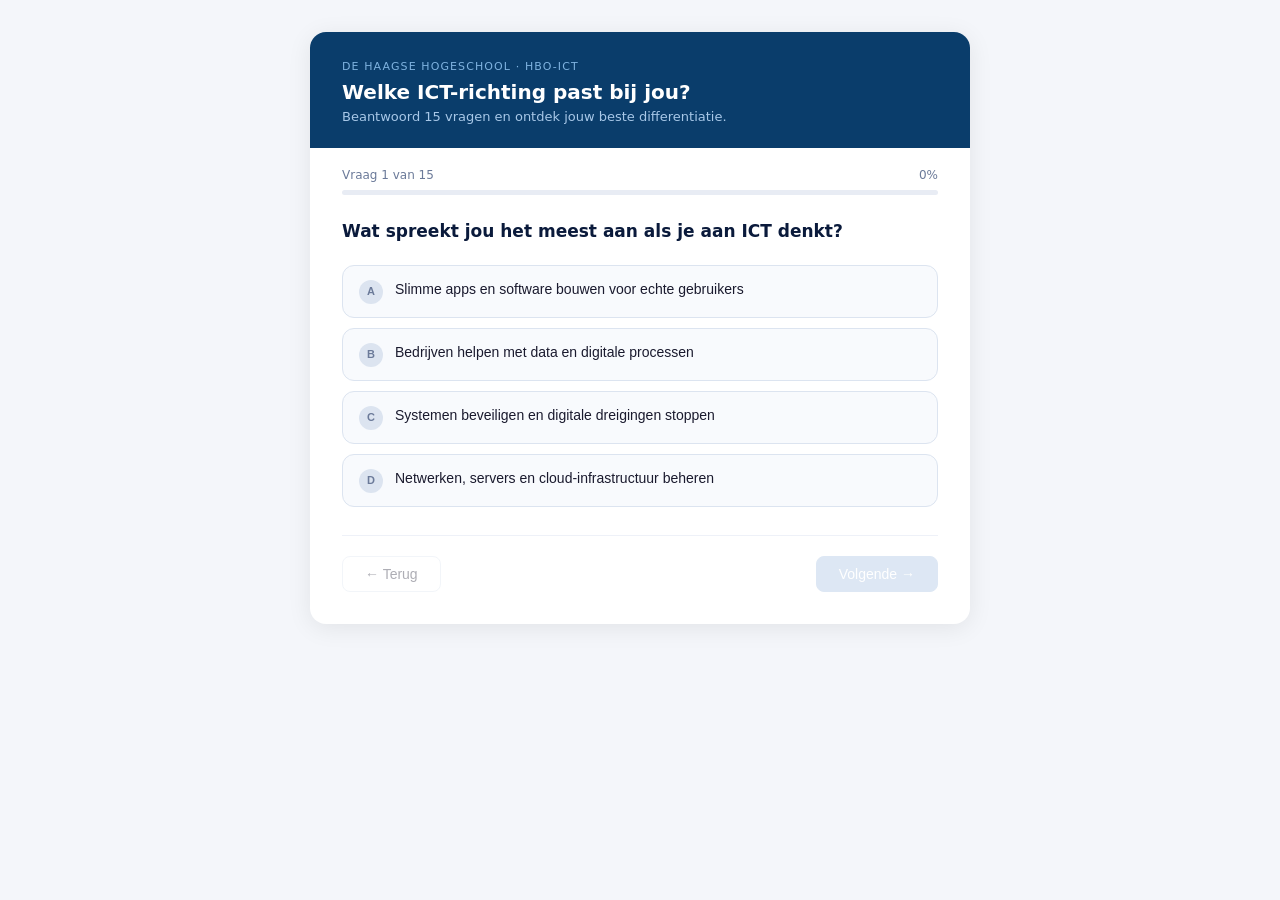
==== studiekeuze-quiz.html @ a81bd7bc "Add files via upload" ====
<!DOCTYPE html>
<html lang="nl">
<head>
  <meta charset="UTF-8" />
  <meta name="viewport" content="width=device-width, initial-scale=1.0" />
  <title>HBO-ICT Studiekeuze Quiz – De Haagse Hogeschool</title>
  <style>
    *, *::before, *::after { box-sizing: border-box; margin: 0; padding: 0; }

    body {
      font-family: 'Segoe UI', system-ui, -apple-system, sans-serif;
      background: #f4f6fa;
      color: #1a1a2e;
      min-height: 100vh;
      display: flex;
      align-items: flex-start;
      justify-content: center;
      padding: 2rem 1rem;
    }

    .card {
      background: #ffffff;
      border-radius: 16px;
      box-shadow: 0 4px 24px rgba(0,0,0,0.08);
      width: 100%;
      max-width: 660px;
      overflow: hidden;
    }

    .card-header {
      background: #0a3d6b;
      padding: 1.75rem 2rem 1.5rem;
      color: #fff;
    }

    .card-header .school {
      font-size: 11px;
      letter-spacing: 0.1em;
      text-transform: uppercase;
      color: #7fb3e0;
      margin-bottom: 6px;
    }

    .card-header h1 {
      font-size: 20px;
      font-weight: 600;
      line-height: 1.3;
      margin-bottom: 4px;
    }

    .card-header p {
      font-size: 13px;
      color: #a8c8e8;
    }

    .progress-wrap {
      padding: 1.25rem 2rem 0;
    }

    .progress-meta {
      display: flex;
      justify-content: space-between;
      font-size: 12px;
      color: #6b7a99;
      margin-bottom: 8px;
    }

    .progress-bg {
      height: 5px;
      background: #e8ecf4;
      border-radius: 3px;
    }

    .progress-fill {
      height: 5px;
      background: #1a6dc5;
      border-radius: 3px;
      transition: width 0.4s ease;
    }

    .question-body {
      padding: 1.5rem 2rem 2rem;
    }

    .q-text {
      font-size: 17px;
      font-weight: 600;
      color: #0a1a3b;
      margin-bottom: 1.25rem;
      line-height: 1.5;
    }

    .options {
      display: grid;
      gap: 10px;
    }

    .option-btn {
      display: flex;
      align-items: flex-start;
      gap: 12px;
      background: #f8fafd;
      border: 1.5px solid #dce4f0;
      border-radius: 12px;
      padding: 13px 16px;
      cursor: pointer;
      text-align: left;
      font-size: 14px;
      color: #1a1a2e;
      line-height: 1.5;
      transition: border-color 0.15s, background 0.15s;
      width: 100%;
    }

    .option-btn:hover {
      border-color: #1a6dc5;
      background: #eef4fc;
    }

    .option-btn.selected {
      border-color: #1a6dc5;
      background: #deeaf9;
      color: #0a3d6b;
    }

    .option-letter {
      flex-shrink: 0;
      width: 24px;
      height: 24px;
      border-radius: 50%;
      background: #dce4f0;
      display: flex;
      align-items: center;
      justify-content: center;
      font-size: 11px;
      font-weight: 600;
      color: #6b7a99;
      margin-top: 1px;
    }

    .option-btn.selected .option-letter {
      background: #1a6dc5;
      color: #fff;
    }

    .nav-row {
      display: flex;
      justify-content: space-between;
      align-items: center;
      margin-top: 1.75rem;
      padding-top: 1.25rem;
      border-top: 1px solid #eef1f8;
    }

    .btn {
      border-radius: 8px;
      padding: 9px 22px;
      font-size: 14px;
      font-weight: 500;
      cursor: pointer;
      border: 1.5px solid #dce4f0;
      background: #fff;
      color: #1a1a2e;
      transition: background 0.15s;
    }

    .btn:hover { background: #f4f6fa; }
    .btn:disabled { opacity: 0.35; cursor: default; }

    .btn.primary {
      background: #1a6dc5;
      color: #fff;
      border-color: #1a6dc5;
    }

    .btn.primary:hover { background: #0a3d6b; border-color: #0a3d6b; }
    .btn.primary:disabled { background: #a0bde0; border-color: #a0bde0; }

    /* ── Results ── */
    .result-wrap { padding: 1.5rem 2rem 2rem; }

    .result-intro {
      font-size: 11px;
      color: #6b7a99;
      letter-spacing: 0.06em;
      text-transform: uppercase;
      margin-bottom: 6px;
    }

    .result-headline {
      font-size: 20px;
      font-weight: 700;
      color: #0a1a3b;
      margin-bottom: 1.5rem;
      line-height: 1.4;
    }

    .result-headline span { color: #1a6dc5; }

    .result-card {
      background: #f8fafd;
      border: 1.5px solid #dce4f0;
      border-radius: 12px;
      padding: 1rem 1.25rem;
      margin-bottom: 10px;
    }

    .result-card.top { background: #fff; }

    .result-card-top-row {
      display: flex;
      align-items: center;
      justify-content: space-between;
      margin-bottom: 6px;
    }

    .result-track-name {
      font-size: 15px;
      font-weight: 600;
      color: #0a1a3b;
    }

    .result-track-code {
      font-size: 11px;
      font-weight: 700;
      padding: 2px 8px;
      border-radius: 20px;
      margin-left: 8px;
    }

    .result-pct {
      font-size: 13px;
      font-weight: 600;
    }

    .result-bar-bg {
      height: 6px;
      background: #e8ecf4;
      border-radius: 3px;
      margin-bottom: 8px;
    }

    .result-bar {
      height: 6px;
      border-radius: 3px;
      width: 0;
      transition: width 0.9s ease;
    }

    .result-desc {
      font-size: 13px;
      color: #4a5575;
      line-height: 1.6;
      margin-bottom: 10px;
    }

    .skills-row {
      display: flex;
      flex-wrap: wrap;
      gap: 6px;
      margin-top: 10px;
    }

    .skill-badge {
      font-size: 11px;
      font-weight: 500;
      padding: 3px 10px;
      border-radius: 20px;
    }

    .best-badge {
      display: inline-block;
      font-size: 10px;
      font-weight: 600;
      letter-spacing: 0.05em;
      text-transform: uppercase;
      padding: 3px 10px;
      border-radius: 20px;
      margin-bottom: 8px;
    }

    .location-tag {
      font-size: 12px;
      color: #6b7a99;
      margin-top: 6px;
    }

    .restart-btn {
      display: block;
      width: 100%;
      margin-top: 1rem;
      padding: 12px;
      border: 1.5px solid #dce4f0;
      border-radius: 10px;
      background: #fff;
      font-size: 14px;
      color: #1a1a2e;
      cursor: pointer;
      text-align: center;
      transition: background 0.15s;
    }

    .restart-btn:hover { background: #f4f6fa; }

    .haagse-link {
      display: block;
      text-align: center;
      margin-top: 12px;
      font-size: 13px;
      color: #1a6dc5;
      text-decoration: none;
    }

    .haagse-link:hover { text-decoration: underline; }

    @media (max-width: 480px) {
      .card-header, .progress-wrap, .question-body, .result-wrap {
        padding-left: 1.25rem;
        padding-right: 1.25rem;
      }
    }
  </style>
</head>
<body>

<div class="card">
  <div class="card-header">
    <div class="school">De Haagse Hogeschool · HBO-ICT</div>
    <h1>Welke ICT-richting past bij jou?</h1>
    <p>Beantwoord 15 vragen en ontdek jouw beste differentiatie.</p>
  </div>
  <div id="app"></div>
</div>

<script>
const questions = [
  {
    text: "Wat spreekt jou het meest aan als je aan ICT denkt?",
    options: [
      { text: "Slimme apps en software bouwen voor echte gebruikers", tags: ["se","id"] },
      { text: "Bedrijven helpen met data en digitale processen", tags: ["bdm"] },
      { text: "Systemen beveiligen en digitale dreigingen stoppen", tags: ["ism"] },
      { text: "Netwerken, servers en cloud-infrastructuur beheren", tags: ["nse"] }
    ]
  },
  {
    text: "Welk vak op school vond je het leukst?",
    options: [
      { text: "Wiskunde of natuurkunde", tags: ["nse","ism"] },
      { text: "Informatica of programmeren", tags: ["se","id"] },
      { text: "Economie of management", tags: ["bdm"] },
      { text: "Geen specifiek voorkeur — ik leer graag breed", tags: ["se","id","bdm","ism","nse"] }
    ]
  },
  {
    text: "Stel: je werkt bij een bedrijf. Wat zou jij het liefst doen?",
    options: [
      { text: "Een nieuwe app of website van begin tot eind bouwen", tags: ["se"] },
      { text: "Creatieve digitale oplossingen bedenken en prototypen", tags: ["id"] },
      { text: "Dashboards en data-analyses maken voor het management", tags: ["bdm"] },
      { text: "De IT-beveiliging controleren en verbeteren", tags: ["ism"] },
      { text: "De server- en netwerkinfrastructuur opzetten", tags: ["nse"] }
    ]
  },
  {
    text: "Hoe werk je het liefst?",
    options: [
      { text: "Creatief en zelfstandig aan innovatieve projecten", tags: ["id","se"] },
      { text: "Analytisch, methodisch en goed gedocumenteerd", tags: ["bdm","ism"] },
      { text: "Hands-on met technische systemen en hardware", tags: ["nse"] },
      { text: "In een team met mix van business en techniek", tags: ["bdm","id"] }
    ]
  },
  {
    text: "Wat boeit jou het meest in de digitale wereld?",
    options: [
      { text: "Hoe software en applicaties worden gemaakt", tags: ["se"] },
      { text: "Hoe technologie innovatie en start-ups aandrijft", tags: ["id"] },
      { text: "Hoe bedrijven data gebruiken om slimmer te werken", tags: ["bdm"] },
      { text: "Hoe hackers werken en hoe je ze stopt", tags: ["ism"] },
      { text: "Hoe netwerken en cloudplatforms worden opgezet", tags: ["nse"] }
    ]
  },
  {
    text: "Welke term spreekt jou het meest aan?",
    options: [
      { text: "Full-stack developer", tags: ["se"] },
      { text: "UX designer / innovation engineer", tags: ["id"] },
      { text: "Business analist / data consultant", tags: ["bdm"] },
      { text: "Ethical hacker / security officer", tags: ["ism"] },
      { text: "Cloud / netwerk engineer", tags: ["nse"] }
    ]
  },
  {
    text: "Wat voor stage zou jij het liefst lopen?",
    options: [
      { text: "Bij een softwarebedrijf of tech-startup", tags: ["se","id"] },
      { text: "Bij een groot bedrijf in de IT-afdeling of data-team", tags: ["bdm"] },
      { text: "Bij een cybersecuritybedrijf of de overheid", tags: ["ism"] },
      { text: "Bij een telecomprovider of cloudplatform", tags: ["nse"] }
    ]
  },
  {
    text: "Hoe kijk je aan tegen programmeren?",
    options: [
      { text: "Ik vind het super leuk — code schrijven is mijn ding", tags: ["se","nse"] },
      { text: "Ik doe het wel, maar combineer het liever met design of ideeën", tags: ["id"] },
      { text: "Ik begrijp de basis, maar ben meer gericht op processen", tags: ["bdm"] },
      { text: "Ik gebruik het om beveiligingsproblemen op te sporen", tags: ["ism"] }
    ]
  },
  {
    text: "Welk scenario klinkt het spannendst voor jou?",
    options: [
      { text: "Een app lanceren die door duizenden mensen gebruikt wordt", tags: ["se"] },
      { text: "Een innovatief product pitchen voor investeerders", tags: ["id"] },
      { text: "Een bedrijf helpen 30% efficiënter werken via data", tags: ["bdm"] },
      { text: "Een cyberaanval in realtime detecteren en stoppen", tags: ["ism"] },
      { text: "De cloudmigratie van een heel bedrijf uitvoeren", tags: ["nse"] }
    ]
  },
  {
    text: "Wat is je houding tegenover wiskunde en logica?",
    options: [
      { text: "Ik hou van abstracte redeneerpatronen en algoritmen", tags: ["se","nse"] },
      { text: "Ik gebruik het liefst statistiek en data-analyse", tags: ["bdm","ism"] },
      { text: "Ik denk meer visueel en creatief dan wiskundig", tags: ["id"] },
      { text: "Ik werk liever met processen dan berekeningen", tags: ["bdm"] }
    ]
  },
  {
    text: "Welke film of serie zou je het liefst kijken?",
    options: [
      { text: "Silicon Valley (apps bouwen, start-ups)", tags: ["se","id"] },
      { text: "Mr. Robot (hackers, beveiliging)", tags: ["ism"] },
      { text: "Moneyball (data en slimme beslissingen)", tags: ["bdm"] },
      { text: "The IT Crowd (systeembeheer, netwerken)", tags: ["nse"] }
    ]
  },
  {
    text: "Wat motiveert jou het meest?",
    options: [
      { text: "Iets bouwen dat mensen echt helpt of verrast", tags: ["se","id"] },
      { text: "Organisaties slimmer en efficiënter maken", tags: ["bdm"] },
      { text: "Mensen en systemen beschermen tegen gevaar", tags: ["ism"] },
      { text: "Technische infrastructuur stabiel en snel houden", tags: ["nse"] }
    ]
  },
  {
    text: "Hoe ga je om met een complex technisch probleem?",
    options: [
      { text: "Ik ga debuggen totdat ik de oorzaak vind in de code", tags: ["se"] },
      { text: "Ik schets een creatieve oplossing en test die snel", tags: ["id"] },
      { text: "Ik analyseer de data en processen eromheen", tags: ["bdm"] },
      { text: "Ik doe een grondige security-analyse van het systeem", tags: ["ism"] },
      { text: "Ik check de netwerklogs en systeemconfiguratie", tags: ["nse"] }
    ]
  },
  {
    text: "Wat vind je van samenwerken met echte bedrijven aan cases?",
    options: [
      { text: "Top — ik wil software bouwen voor echte klanten", tags: ["se"] },
      { text: "Ja! Zeker als ik mijn eigen ideeën kan inbrengen", tags: ["id"] },
      { text: "Graag, bij strategische of data-vraagstukken", tags: ["bdm"] },
      { text: "Absoluut — beveiligingsprojecten klinken geweldig", tags: ["ism"] },
      { text: "Zeker, netwerk- en systeemprojecten in de praktijk", tags: ["nse"] }
    ]
  },
  {
    text: "Wat wil je over 5 jaar gezegd kunnen hebben?",
    options: [
      { text: "Ik heb software gebouwd die echt door mensen gebruikt wordt", tags: ["se"] },
      { text: "Ik heb een eigen product of startup gelanceerd", tags: ["id"] },
      { text: "Ik help bedrijven groeien met data en digitale strategie", tags: ["bdm"] },
      { text: "Ik bescherm kritieke systemen tegen cyberdreigingen", tags: ["ism"] },
      { text: "Ik beheer de IT-infrastructuur van een grote organisatie", tags: ["nse"] }
    ]
  }
];

const tracks = {
  se: {
    code: "SE",
    label: "Software Engineering",
    location: "Locatie: Den Haag",
    desc: "Je bouwt van A tot Z softwareapplicaties — van mobiele apps tot webplatformen. Programmeren, software-architectuur en agile werken staan centraal.",
    color: "#1a6dc5",
    bg: "#deeaf9",
    textColor: "#0a3d6b",
    barColor: "#1a6dc5",
    skills: ["Java / Python", "Web development", "Agile/Scrum", "Software-architectuur"]
  },
  id: {
    code: "ID",
    label: "Innovative Development",
    location: "Locatie: Zoetermeer",
    desc: "Je combineert techniek met creativiteit en ondernemerschap. Je bedenkt en bouwt innovatieve digitale producten en diensten, van idee tot prototype.",
    color: "#c17d10",
    bg: "#fef0d6",
    textColor: "#7a4200",
    barColor: "#c17d10",
    skills: ["Design thinking", "Prototyping", "Ondernemerschap", "UX & innovatie"]
  },
  bdm: {
    code: "BDM",
    label: "Business & Data Management",
    location: "Locatie: Den Haag",
    desc: "Je verbindt ICT met bedrijfskunde. Je analyseert data, optimaliseert processen en helpt organisaties slimmer werken met digitale technologie.",
    color: "#217a3c",
    bg: "#e2f4e8",
    textColor: "#145226",
    barColor: "#217a3c",
    skills: ["Data-analyse", "SQL / Power BI", "Business processen", "IT-management"]
  },
  ism: {
    code: "ISM",
    label: "Information Security Management",
    location: "Locatie: Zoetermeer",
    desc: "Je bent de digitale bewaker. Je leert systemen ethisch te hacken, kwetsbaarheden op te sporen en beveiligingsbeleid te ontwerpen voor organisaties.",
    color: "#c0392b",
    bg: "#fde8e6",
    textColor: "#7b1f1a",
    barColor: "#c0392b",
    skills: ["Ethical hacking", "Risicoanalyse", "Netwerkbeveiliging", "Forensics"]
  },
  nse: {
    code: "NSE",
    label: "Network & Systems Engineering",
    location: "Locatie: Delft",
    desc: "Je bouwt en beheert de technische ruggengraat van organisaties — netwerken, servers, cloudplatformen en embedded systemen.",
    color: "#6b3fcb",
    bg: "#ece5fb",
    textColor: "#3d2080",
    barColor: "#6b3fcb",
    skills: ["Networking (Cisco)", "Linux / Windows Server", "Cloud (AWS/Azure)", "Systeembeheer"]
  }
};

let current = 0;
let answers = new Array(questions.length).fill(null);

function render() {
  const app = document.getElementById('app');
  current < questions.length ? renderQuestion(app) : renderResult(app);
}

function renderQuestion(app) {
  const q = questions[current];
  const letters = ['A','B','C','D','E'];
  const pct = Math.round((current / questions.length) * 100);
  app.innerHTML = `
    <div class="progress-wrap">
      <div class="progress-meta">
        <span>Vraag ${current + 1} van ${questions.length}</span>
        <span>${pct}%</span>
      </div>
      <div class="progress-bg"><div class="progress-fill" style="width:${pct}%"></div></div>
    </div>
    <div class="question-body">
      <div class="q-text">${q.text}</div>
      <div class="options">
        ${q.options.map((o, i) => `
          <button class="option-btn ${answers[current] === i ? 'selected' : ''}" onclick="selectOption(${i})">
            <span class="option-letter">${letters[i]}</span>
            <span>${o.text}</span>
          </button>
        `).join('')}
      </div>
      <div class="nav-row">
        <button class="btn" onclick="go(-1)" ${current === 0 ? 'disabled' : ''}>&#8592; Terug</button>
        <button class="btn primary" onclick="go(1)" ${answers[current] === null ? 'disabled' : ''}>
          ${current === questions.length - 1 ? 'Bekijk resultaat &#8594;' : 'Volgende &#8594;'}
        </button>
      </div>
    </div>
  `;
}

function selectOption(i) {
  answers[current] = i;
  render();
}

function go(dir) {
  current = Math.max(0, Math.min(questions.length, current + dir));
  render();
}

function calcScores() {
  const scores = { se: 0, id: 0, bdm: 0, ism: 0, nse: 0 };
  questions.forEach((q, qi) => {
    const ai = answers[qi];
    if (ai === null) return;
    q.options[ai].tags.forEach(t => { scores[t] += 1; });
  });
  const total = Object.values(scores).reduce((a, b) => a + b, 0) || 1;
  return { scores, total };
}

function renderResult(app) {
  const { scores, total } = calcScores();
  const sorted = Object.entries(scores).sort((a, b) => b[1] - a[1]);
  const top = sorted[0][0];
  const t = tracks[top];

  const cardsHTML = sorted.map(([key, score], idx) => {
    const tr = tracks[key];
    const pct = Math.round((score / total) * 100);
    const isTop = idx === 0;
    return `
      <div class="result-card ${isTop ? 'top' : ''}" style="${isTop ? 'border-color:' + tr.barColor : ''}">
        ${isTop ? '<span class="best-badge" style="background:' + tr.bg + ';color:' + tr.textColor + '">Beste match</span>' : ''}
        <div class="result-card-top-row">
          <div style="display:flex;align-items:center;">
            <span class="result-track-name">${tr.label}</span>
            <span class="result-track-code" style="background:${tr.bg};color:${tr.textColor}">${tr.code}</span>
          </div>
          <span class="result-pct" style="color:${tr.barColor}">${pct}%</span>
        </div>
        <div class="result-bar-bg">
          <div class="result-bar" id="bar-${key}" style="background:${tr.barColor}"></div>
        </div>
        <div class="location-tag">${tr.location}</div>
        ${isTop ? `
          <div class="result-desc" style="margin-top:8px;">${tr.desc}</div>
          <div class="skills-row">
            ${tr.skills.map(s => '<span class="skill-badge" style="background:' + tr.bg + ';color:' + tr.textColor + '">' + s + '</span>').join('')}
          </div>
        ` : ''}
      </div>
    `;
  }).join('');

  app.innerHTML = `
    <div class="result-wrap">
      <div class="result-intro">Jouw resultaat</div>
      <div class="result-headline">Je past het best bij <span>${t.label} (${t.code})</span></div>
      ${cardsHTML}
      <button class="restart-btn" onclick="restart()">&#8635; Opnieuw beginnen</button>
      <a class="haagse-link" href="https://www.dehaagsehogeschool.nl/opleidingen/hbo-bachelor/hbo-ict" target="_blank" rel="noopener">
        Meer info over HBO-ICT op De Haagse Hogeschool &#8594;
      </a>
    </div>
  `;

  setTimeout(() => {
    sorted.forEach(([key, score]) => {
      const pct = Math.round((score / total) * 100);
      const bar = document.getElementById('bar-' + key);
      if (bar) bar.style.width = pct + '%';
    });
  }, 80);
}

function restart() {
  current = 0;
  answers = new Array(questions.length).fill(null);
  render();
}

render();
</script>
</body>
</html>
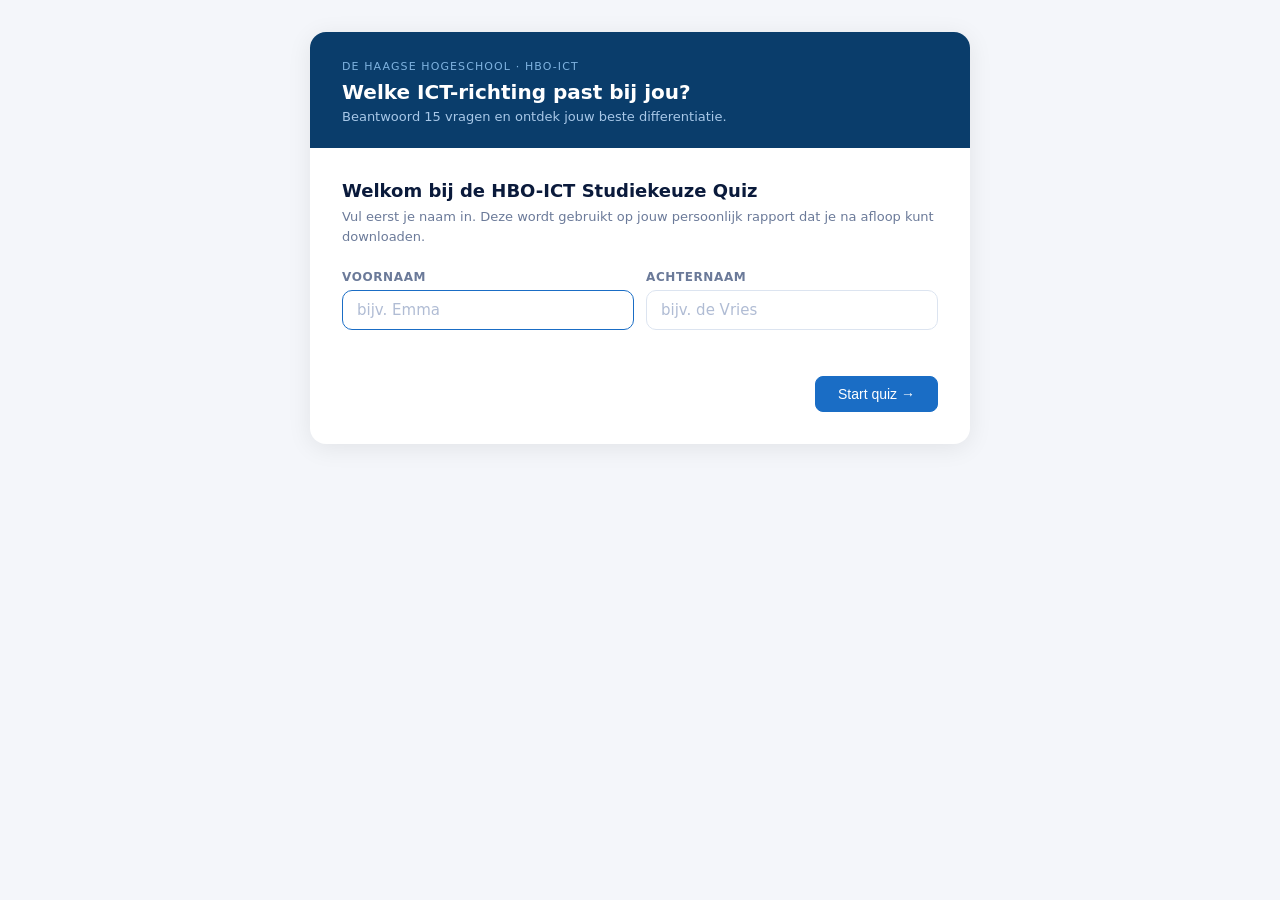
==== commit fa952b20: "Add files via upload" ====
--- a/studiekeuze-quiz.html
+++ b/studiekeuze-quiz.html
@@ -176,6 +176,75 @@
     .btn.primary:hover { background: #0a3d6b; border-color: #0a3d6b; }
     .btn.primary:disabled { background: #a0bde0; border-color: #a0bde0; }
 
+    /* ── Name screen ── */
+    .name-wrap {
+      padding: 2rem;
+    }
+
+    .name-wrap h2 {
+      font-size: 18px;
+      font-weight: 600;
+      color: #0a1a3b;
+      margin-bottom: 6px;
+    }
+
+    .name-wrap p {
+      font-size: 13px;
+      color: #6b7a99;
+      margin-bottom: 1.5rem;
+      line-height: 1.5;
+    }
+
+    .name-row {
+      display: grid;
+      grid-template-columns: 1fr 1fr;
+      gap: 12px;
+      margin-bottom: 1.5rem;
+    }
+
+    .name-field {
+      display: flex;
+      flex-direction: column;
+      gap: 6px;
+    }
+
+    .name-field label {
+      font-size: 12px;
+      font-weight: 600;
+      color: #6b7a99;
+      text-transform: uppercase;
+      letter-spacing: 0.05em;
+    }
+
+    .name-field input {
+      padding: 10px 14px;
+      border: 1.5px solid #dce4f0;
+      border-radius: 10px;
+      font-size: 15px;
+      color: #1a1a2e;
+      outline: none;
+      transition: border-color 0.15s;
+      font-family: inherit;
+    }
+
+    .name-field input:focus {
+      border-color: #1a6dc5;
+    }
+
+    .name-field input::placeholder {
+      color: #b0bcd4;
+    }
+
+    .name-field input.input-error {
+      border-color: #c0392b;
+    }
+
+    .field-error {
+      font-size: 11px;
+      color: #c0392b;
+      min-height: 16px;
+    }
+
     /* ── Results ── */
     .result-wrap { padding: 1.5rem 2rem 2rem; }
 
@@ -285,10 +354,30 @@
       margin-top: 6px;
     }
 
+    .download-btn {
+      display: flex;
+      align-items: center;
+      justify-content: center;
+      gap: 8px;
+      width: 100%;
+      margin-top: 10px;
+      padding: 12px;
+      border: 1.5px solid #1a6dc5;
+      border-radius: 10px;
+      background: #1a6dc5;
+      color: #fff;
+      font-size: 14px;
+      font-weight: 500;
+      cursor: pointer;
+      transition: background 0.15s;
+    }
+
+    .download-btn:hover { background: #0a3d6b; border-color: #0a3d6b; }
+
     .restart-btn {
       display: block;
       width: 100%;
-      margin-top: 1rem;
+      margin-top: 10px;
       padding: 12px;
       border: 1.5px solid #dce4f0;
       border-radius: 10px;
@@ -313,17 +402,250 @@
 
     .haagse-link:hover { text-decoration: underline; }
 
+    /* ── Print / PDF rapport ── */
+    #rapport-page { display: none; }
+
+    @media print {
+      body {
+        background: #fff !important;
+        padding: 0 !important;
+        display: block !important;
+        font-family: 'Segoe UI', system-ui, sans-serif;
+        color: #1a1a2e;
+      }
+
+      #quiz-card { display: none !important; }
+
+      #rapport-page { display: block !important; }
+
+      @page {
+        size: A4;
+        margin: 18mm 18mm;
+      }
+    }
+
+    /* Rapport layout */
+    .rp-header {
+      display: flex;
+      align-items: flex-start;
+      justify-content: space-between;
+      border-bottom: 3px solid #0a3d6b;
+      padding-bottom: 12px;
+      margin-bottom: 20px;
+    }
+
+    .rp-header-left h1 {
+      font-size: 22px;
+      font-weight: 700;
+      color: #0a3d6b;
+      margin-bottom: 2px;
+    }
+
+    .rp-header-left p {
+      font-size: 11px;
+      color: #6b7a99;
+      letter-spacing: 0.06em;
+      text-transform: uppercase;
+    }
+
+    .rp-header-right {
+      text-align: right;
+      font-size: 11px;
+      color: #6b7a99;
+      line-height: 1.7;
+    }
+
+    .rp-student-box {
+      background: #f4f6fa;
+      border-radius: 10px;
+      padding: 14px 18px;
+      margin-bottom: 20px;
+      display: grid;
+      grid-template-columns: 1fr 1fr 1fr;
+      gap: 12px;
+    }
+
+    .rp-field label {
+      font-size: 10px;
+      text-transform: uppercase;
+      letter-spacing: 0.07em;
+      color: #6b7a99;
+      font-weight: 600;
+      display: block;
+      margin-bottom: 3px;
+    }
+
+    .rp-field span {
+      font-size: 14px;
+      font-weight: 600;
+      color: #0a1a3b;
+    }
+
+    .rp-section-title {
+      font-size: 12px;
+      font-weight: 700;
+      color: #0a3d6b;
+      text-transform: uppercase;
+      letter-spacing: 0.08em;
+      margin-bottom: 10px;
+      padding-bottom: 5px;
+      border-bottom: 1.5px solid #dce4f0;
+    }
+
+    .rp-best-box {
+      border-radius: 12px;
+      padding: 16px 20px;
+      margin-bottom: 18px;
+      color: #fff;
+    }
+
+    .rp-best-eyebrow {
+      font-size: 10px;
+      font-weight: 700;
+      text-transform: uppercase;
+      letter-spacing: 0.1em;
+      opacity: 0.85;
+      margin-bottom: 4px;
+    }
+
+    .rp-best-title {
+      font-size: 20px;
+      font-weight: 700;
+      margin-bottom: 6px;
+    }
+
+    .rp-best-desc {
+      font-size: 12px;
+      opacity: 0.9;
+      line-height: 1.6;
+      margin-bottom: 10px;
+    }
+
+    .rp-best-meta {
+      font-size: 11px;
+      opacity: 0.8;
+    }
+
+    .rp-skills-row {
+      display: flex;
+      flex-wrap: wrap;
+      gap: 6px;
+      margin-top: 8px;
+    }
+
+    .rp-skill-badge {
+      font-size: 10px;
+      font-weight: 600;
+      padding: 3px 10px;
+      border-radius: 20px;
+      background: rgba(255,255,255,0.22);
+      color: #fff;
+    }
+
+    .rp-scores-table {
+      width: 100%;
+      border-collapse: collapse;
+      margin-bottom: 20px;
+      font-size: 13px;
+    }
+
+    .rp-scores-table th {
+      background: #0a3d6b;
+      color: #fff;
+      padding: 8px 12px;
+      text-align: left;
+      font-size: 11px;
+      font-weight: 600;
+      text-transform: uppercase;
+      letter-spacing: 0.06em;
+    }
+
+    .rp-scores-table td {
+      padding: 9px 12px;
+      border-bottom: 1px solid #eef1f8;
+      vertical-align: middle;
+    }
+
+    .rp-scores-table tr:last-child td { border-bottom: none; }
+    .rp-scores-table tr:nth-child(even) td { background: #f8fafd; }
+
+    .rp-code-badge {
+      display: inline-block;
+      font-size: 10px;
+      font-weight: 700;
+      padding: 2px 8px;
+      border-radius: 20px;
+      margin-right: 6px;
+    }
+
+    .rp-bar-bg {
+      height: 8px;
+      background: #e8ecf4;
+      border-radius: 4px;
+      overflow: hidden;
+      width: 150px;
+    }
+
+    .rp-bar-fill {
+      height: 8px;
+      border-radius: 4px;
+    }
+
+    .rp-answers-section {
+      page-break-before: always;
+    }
+
+    .rp-answers-table {
+      width: 100%;
+      border-collapse: collapse;
+      font-size: 11px;
+    }
+
+    .rp-answers-table th {
+      background: #0a3d6b;
+      color: #fff;
+      padding: 7px 10px;
+      text-align: left;
+      font-weight: 600;
+      text-transform: uppercase;
+      letter-spacing: 0.05em;
+      font-size: 10px;
+    }
+
+    .rp-answers-table td {
+      padding: 8px 10px;
+      border-bottom: 1px solid #eef1f8;
+      vertical-align: top;
+      line-height: 1.5;
+    }
+
+    .rp-answers-table tr:nth-child(even) td { background: #f8fafd; }
+
+    .rp-footer {
+      margin-top: 24px;
+      padding-top: 10px;
+      border-top: 1px solid #dce4f0;
+      display: flex;
+      justify-content: space-between;
+      font-size: 10px;
+      color: #9ba8c4;
+    }
+
     @media (max-width: 480px) {
-      .card-header, .progress-wrap, .question-body, .result-wrap {
+      .card-header, .progress-wrap, .question-body, .result-wrap, .name-wrap {
         padding-left: 1.25rem;
         padding-right: 1.25rem;
       }
+      .name-row { grid-template-columns: 1fr; }
     }
   </style>
 </head>
 <body>
 
-<div class="card">
+<!-- Rapport page (hidden on screen, shown only when printing) -->
+<div id="rapport-page"></div>
+
+<div id="quiz-card" class="card">
   <div class="card-header">
     <div class="school">De Haagse Hogeschool · HBO-ICT</div>
     <h1>Welke ICT-richting past bij jou?</h1>
@@ -333,27 +655,33 @@
 </div>
 
 <script>
+function escHtml(s) {
+  return s.replace(/&/g,'&amp;').replace(/</g,'&lt;').replace(/>/g,'&gt;').replace(/"/g,'&quot;');
+}
+
 const questions = [
   {
-    text: "Wat spreekt jou het meest aan als je aan ICT denkt?",
-    options: [
-      { text: "Slimme apps en software bouwen voor echte gebruikers", tags: ["se","id"] },
-      { text: "Bedrijven helpen met data en digitale processen", tags: ["bdm"] },
-      { text: "Systemen beveiligen en digitale dreigingen stoppen", tags: ["ism"] },
-      { text: "Netwerken, servers en cloud-infrastructuur beheren", tags: ["nse"] }
-    ]
-  },
-  {
-    text: "Welk vak op school vond je het leukst?",
-    options: [
-      { text: "Wiskunde of natuurkunde", tags: ["nse","ism"] },
-      { text: "Informatica of programmeren", tags: ["se","id"] },
-      { text: "Economie of management", tags: ["bdm"] },
-      { text: "Geen specifiek voorkeur — ik leer graag breed", tags: ["se","id","bdm","ism","nse"] }
-    ]
-  },
-  {
-    text: "Stel: je werkt bij een bedrijf. Wat zou jij het liefst doen?",
+    text: "Wat zou jij als eerste aanpakken bij een nieuw ICT-project?",
+    options: [
+      { text: "De technische architectuur uitstippelen en beginnen met coderen", tags: ["se"] },
+      { text: "Brainstormen over het concept en de gebruikersbeleving", tags: ["id"] },
+      { text: "De bedrijfsdoelen en databehoefte in kaart brengen", tags: ["bdm"] },
+      { text: "De beveiligingseisen en risico's doorlichten", tags: ["ism"] },
+      { text: "De serveromgeving en netwerkvereisten bepalen", tags: ["nse"] }
+    ]
+  },
+  {
+    text: "Welke workshop zou jij het liefst bijwonen?",
+    options: [
+      { text: "Full-stack webontwikkeling met React en Node.js", tags: ["se"] },
+      { text: "Design thinking: van idee naar klikbaar prototype", tags: ["id"] },
+      { text: "Data-analyse en visualisatie met Power BI en Python", tags: ["bdm"] },
+      { text: "Ethical hacking: je eerste penetratietest uitvoeren", tags: ["ism"] },
+      { text: "Netwerken met Cisco: routing en switching in de praktijk", tags: ["nse"] }
+    ]
+  },
+  {
+    text: "Stel: je werkt bij een bedrijf. Wat doe jij het liefst?",
     options: [
       { text: "Een nieuwe app of website van begin tot eind bouwen", tags: ["se"] },
       { text: "Creatieve digitale oplossingen bedenken en prototypen", tags: ["id"] },
@@ -365,20 +693,21 @@
   {
     text: "Hoe werk je het liefst?",
     options: [
-      { text: "Creatief en zelfstandig aan innovatieve projecten", tags: ["id","se"] },
-      { text: "Analytisch, methodisch en goed gedocumenteerd", tags: ["bdm","ism"] },
-      { text: "Hands-on met technische systemen en hardware", tags: ["nse"] },
-      { text: "In een team met mix van business en techniek", tags: ["bdm","id"] }
-    ]
-  },
-  {
-    text: "Wat boeit jou het meest in de digitale wereld?",
-    options: [
-      { text: "Hoe software en applicaties worden gemaakt", tags: ["se"] },
-      { text: "Hoe technologie innovatie en start-ups aandrijft", tags: ["id"] },
-      { text: "Hoe bedrijven data gebruiken om slimmer te werken", tags: ["bdm"] },
-      { text: "Hoe hackers werken en hoe je ze stopt", tags: ["ism"] },
-      { text: "Hoe netwerken en cloudplatforms worden opgezet", tags: ["nse"] }
+      { text: "Gestructureerd code schrijven en stap voor stap problemen oplossen", tags: ["se"] },
+      { text: "Creatief brainstormen en snel prototypes uitwerken", tags: ["id"] },
+      { text: "Analytisch en methodisch, met oog voor processen en data", tags: ["bdm"] },
+      { text: "Systematisch risico's en kwetsbaarheden in kaart brengen", tags: ["ism"] },
+      { text: "Hands-on aan servers, netwerken en infrastructuur sleutelen", tags: ["nse"] }
+    ]
+  },
+  {
+    text: "Welke technische uitdaging prikkelt jou het meest?",
+    options: [
+      { text: "Een complexe bug oplossen in een groot softwaresysteem", tags: ["se"] },
+      { text: "Een product bedenken dat de markt nog niet kent", tags: ["id"] },
+      { text: "Verborgen patronen ontdekken in een enorme dataset", tags: ["bdm"] },
+      { text: "De zwakste schakel vinden in een beveiligd netwerk", tags: ["ism"] },
+      { text: "Een schaalbare cloud-infrastructuur opzetten voor duizenden gebruikers", tags: ["nse"] }
     ]
   },
   {
@@ -394,19 +723,21 @@
   {
     text: "Wat voor stage zou jij het liefst lopen?",
     options: [
-      { text: "Bij een softwarebedrijf of tech-startup", tags: ["se","id"] },
+      { text: "Bij een softwarebedrijf als junior developer", tags: ["se"] },
+      { text: "Bij een tech-startup als innovatie- of productmedewerker", tags: ["id"] },
       { text: "Bij een groot bedrijf in de IT-afdeling of data-team", tags: ["bdm"] },
       { text: "Bij een cybersecuritybedrijf of de overheid", tags: ["ism"] },
-      { text: "Bij een telecomprovider of cloudplatform", tags: ["nse"] }
+      { text: "Bij een telecomprovider of cloudprovider", tags: ["nse"] }
     ]
   },
   {
     text: "Hoe kijk je aan tegen programmeren?",
     options: [
-      { text: "Ik vind het super leuk — code schrijven is mijn ding", tags: ["se","nse"] },
-      { text: "Ik doe het wel, maar combineer het liever met design of ideeën", tags: ["id"] },
-      { text: "Ik begrijp de basis, maar ben meer gericht op processen", tags: ["bdm"] },
-      { text: "Ik gebruik het om beveiligingsproblemen op te sporen", tags: ["ism"] }
+      { text: "Super leuk — softwareontwikkeling is precies wat ik wil doen", tags: ["se"] },
+      { text: "Leuk hulpmiddel, maar ik combineer het liever met design", tags: ["id"] },
+      { text: "Nuttig voor data-analyse, maar strategie en processen zijn mijn focus", tags: ["bdm"] },
+      { text: "Essentieel om aanvallen en kwetsbaarheden te begrijpen", tags: ["ism"] },
+      { text: "Handig voor automatisering, maar infrastructuur is mijn focus", tags: ["nse"] }
     ]
   },
   {
@@ -422,28 +753,31 @@
   {
     text: "Wat is je houding tegenover wiskunde en logica?",
     options: [
-      { text: "Ik hou van abstracte redeneerpatronen en algoritmen", tags: ["se","nse"] },
-      { text: "Ik gebruik het liefst statistiek en data-analyse", tags: ["bdm","ism"] },
-      { text: "Ik denk meer visueel en creatief dan wiskundig", tags: ["id"] },
-      { text: "Ik werk liever met processen dan berekeningen", tags: ["bdm"] }
-    ]
-  },
-  {
-    text: "Welke film of serie zou je het liefst kijken?",
-    options: [
-      { text: "Silicon Valley (apps bouwen, start-ups)", tags: ["se","id"] },
-      { text: "Mr. Robot (hackers, beveiliging)", tags: ["ism"] },
-      { text: "Moneyball (data en slimme beslissingen)", tags: ["bdm"] },
-      { text: "The IT Crowd (systeembeheer, netwerken)", tags: ["nse"] }
+      { text: "Ik hou van algoritmen en logisch redeneren — de basis van goede code", tags: ["se"] },
+      { text: "Ik denk meer visueel en creatief; wiskunde is niet mijn sterkste kant", tags: ["id"] },
+      { text: "Statistiek en data-analyse liggen me goed", tags: ["bdm"] },
+      { text: "Ik gebruik logica om beveiligingsproblemen systematisch aan te pakken", tags: ["ism"] },
+      { text: "Ik hou van netwerkcalculaties en binaire logica voor infrastructuur", tags: ["nse"] }
+    ]
+  },
+  {
+    text: "Je hebt een vrije studiemiddag. Wat doe je het liefst?",
+    options: [
+      { text: "Een eigen app of tool bouwen als hobbyproject", tags: ["se"] },
+      { text: "Een creatief concept uitwerken en prototypen", tags: ["id"] },
+      { text: "Een dataset analyseren en visualiseren in een dashboard", tags: ["bdm"] },
+      { text: "Een CTF-challenge (capture the flag) oplossen", tags: ["ism"] },
+      { text: "Thuis een eigen server of thuisnetwerk opzetten", tags: ["nse"] }
     ]
   },
   {
     text: "Wat motiveert jou het meest?",
     options: [
-      { text: "Iets bouwen dat mensen echt helpt of verrast", tags: ["se","id"] },
-      { text: "Organisaties slimmer en efficiënter maken", tags: ["bdm"] },
-      { text: "Mensen en systemen beschermen tegen gevaar", tags: ["ism"] },
-      { text: "Technische infrastructuur stabiel en snel houden", tags: ["nse"] }
+      { text: "Werkende software bouwen die mensen dagelijks gebruiken", tags: ["se"] },
+      { text: "Innovatieve producten bedenken die iets écht veranderen", tags: ["id"] },
+      { text: "Organisaties slimmer en efficiënter maken met data en strategie", tags: ["bdm"] },
+      { text: "Mensen en systemen beschermen tegen digitale dreigingen", tags: ["ism"] },
+      { text: "Een stabiele, snelle en betrouwbare IT-infrastructuur neerzetten", tags: ["nse"] }
     ]
   },
   {
@@ -538,10 +872,78 @@
 
 let current = 0;
 let answers = new Array(questions.length).fill(null);
+let studentFirstName = '';
+let studentLastName = '';
 
 function render() {
   const app = document.getElementById('app');
-  current < questions.length ? renderQuestion(app) : renderResult(app);
+  if (!studentFirstName) {
+    renderNameScreen(app);
+  } else if (current < questions.length) {
+    renderQuestion(app);
+  } else {
+    renderResult(app);
+  }
+}
+
+function renderNameScreen(app) {
+  app.innerHTML = `
+    <div class="name-wrap">
+      <h2>Welkom bij de HBO-ICT Studiekeuze Quiz</h2>
+      <p>Vul eerst je naam in. Deze wordt gebruikt op jouw persoonlijk rapport dat je na afloop kunt downloaden.</p>
+      <div class="name-row">
+        <div class="name-field">
+          <label for="firstName">Voornaam</label>
+          <input type="text" id="firstName" placeholder="bijv. Emma" autocomplete="given-name" />
+          <span class="field-error" id="firstNameError"></span>
+        </div>
+        <div class="name-field">
+          <label for="lastName">Achternaam</label>
+          <input type="text" id="lastName" placeholder="bijv. de Vries" autocomplete="family-name" />
+          <span class="field-error" id="lastNameError"></span>
+        </div>
+      </div>
+      <div class="nav-row" style="border-top:none; padding-top:0; margin-top:0;">
+        <span></span>
+        <button class="btn primary" onclick="submitName()">Start quiz &#8594;</button>
+      </div>
+    </div>
+  `;
+  document.getElementById('firstName').focus();
+  document.getElementById('firstName').addEventListener('keydown', function(e) {
+    if (e.key === 'Enter') document.getElementById('lastName').focus();
+  });
+  document.getElementById('lastName').addEventListener('keydown', function(e) {
+    if (e.key === 'Enter') submitName();
+  });
+}
+
+function submitName() {
+  const first = document.getElementById('firstName').value.trim();
+  const last = document.getElementById('lastName').value.trim();
+  let valid = true;
+
+  document.getElementById('firstNameError').textContent = '';
+  document.getElementById('lastNameError').textContent = '';
+  document.getElementById('firstName').classList.remove('input-error');
+  document.getElementById('lastName').classList.remove('input-error');
+
+  if (!first) {
+    document.getElementById('firstNameError').textContent = 'Vul je voornaam in.';
+    document.getElementById('firstName').classList.add('input-error');
+    valid = false;
+  }
+  if (!last) {
+    document.getElementById('lastNameError').textContent = 'Vul je achternaam in.';
+    document.getElementById('lastName').classList.add('input-error');
+    valid = false;
+  }
+
+  if (!valid) return;
+
+  studentFirstName = first;
+  studentLastName = last;
+  render();
 }
 
 function renderQuestion(app) {
@@ -633,9 +1035,12 @@
 
   app.innerHTML = `
     <div class="result-wrap">
-      <div class="result-intro">Jouw resultaat</div>
+      <div class="result-intro">Jouw resultaat — ${escHtml(studentFirstName)} ${escHtml(studentLastName)}</div>
       <div class="result-headline">Je past het best bij <span>${t.label} (${t.code})</span></div>
       ${cardsHTML}
+      <button class="download-btn" onclick="downloadRapport()">
+        &#8659; Download jouw rapport (PDF)
+      </button>
       <button class="restart-btn" onclick="restart()">&#8635; Opnieuw beginnen</button>
       <a class="haagse-link" href="https://www.dehaagsehogeschool.nl/opleidingen/hbo-bachelor/hbo-ict" target="_blank" rel="noopener">
         Meer info over HBO-ICT op De Haagse Hogeschool &#8594;
@@ -652,9 +1057,132 @@
   }, 80);
 }
 
+function downloadRapport() {
+  const { scores, total } = calcScores();
+  const sorted = Object.entries(scores).sort((a, b) => b[1] - a[1]);
+  const topKey = sorted[0][0];
+  const top = tracks[topKey];
+
+  const now = new Date();
+  const dateStr = now.toLocaleDateString('nl-NL', { day: '2-digit', month: 'long', year: 'numeric' });
+
+  const scoresRowsHTML = sorted.map(([key, score], idx) => {
+    const tr = tracks[key];
+    const pct = Math.round((score / total) * 100);
+    const isTop = idx === 0;
+    return `
+      <tr${isTop ? ' style="font-weight:600;"' : ''}>
+        <td>
+          <span class="rp-code-badge" style="background:${tr.bg};color:${tr.textColor}">${tr.code}</span>
+          ${tr.label}${isTop ? ' &#9733;' : ''}
+        </td>
+        <td style="color:${tr.barColor};font-weight:600;">${pct}%</td>
+        <td>
+          <div class="rp-bar-bg">
+            <div class="rp-bar-fill" style="width:${pct}%;background:${tr.barColor}"></div>
+          </div>
+        </td>
+        <td style="font-size:11px;color:#6b7a99;">${tr.location.replace('Locatie: ', '')}</td>
+      </tr>
+    `;
+  }).join('');
+
+  const answersRowsHTML = questions.map((q, qi) => {
+    const ai = answers[qi];
+    const chosenText = ai !== null ? q.options[ai].text : '—';
+    const tag = ai !== null ? q.options[ai].tags[0] : '';
+    const tr = tag ? tracks[tag] : null;
+    return `
+      <tr>
+        <td style="color:#6b7a99;width:32px;">${qi + 1}</td>
+        <td>${q.text}</td>
+        <td>${chosenText}</td>
+        <td style="width:50px;">
+          ${tr ? '<span class="rp-code-badge" style="background:' + tr.bg + ';color:' + tr.textColor + '">' + tr.code + '</span>' : ''}
+        </td>
+      </tr>
+    `;
+  }).join('');
+
+  document.getElementById('rapport-page').innerHTML = `
+    <div class="rp-header">
+      <div class="rp-header-left">
+        <h1>HBO-ICT Studiekeuze Rapport</h1>
+        <p>De Haagse Hogeschool &bull; HBO-ICT</p>
+      </div>
+      <div class="rp-header-right">
+        ali@rashidi.nl
+      </div>
+    </div>
+
+    <div class="rp-student-box">
+      <div class="rp-field">
+        <label>Naam</label>
+        <span>${escHtml(studentFirstName)} ${escHtml(studentLastName)}</span>
+      </div>
+      <div class="rp-field">
+        <label>Datum</label>
+        <span>${dateStr}</span>
+      </div>
+      <div class="rp-field">
+        <label>Beste match</label>
+        <span style="color:${top.color}">${top.code} &mdash; ${top.label}</span>
+      </div>
+    </div>
+
+    <div class="rp-section-title">Beste match</div>
+    <div class="rp-best-box" style="background:${top.color}">
+      <div class="rp-best-eyebrow">&#10024; Beste Match &bull; ${top.code}</div>
+      <div class="rp-best-title">${top.label}</div>
+      <div class="rp-best-desc">${top.desc}</div>
+      <div class="rp-best-meta">&#128205; ${top.location}</div>
+      <div class="rp-skills-row">
+        ${top.skills.map(s => '<span class="rp-skill-badge">' + s + '</span>').join('')}
+      </div>
+    </div>
+
+    <div class="rp-section-title">Jouw profiel &mdash; alle richtingen</div>
+    <table class="rp-scores-table">
+      <thead>
+        <tr>
+          <th>Richting</th>
+          <th>Score</th>
+          <th>Balk</th>
+          <th>Locatie</th>
+        </tr>
+      </thead>
+      <tbody>${scoresRowsHTML}</tbody>
+    </table>
+
+    <div class="rp-answers-section">
+      <div class="rp-section-title">Overzicht antwoorden</div>
+      <table class="rp-answers-table">
+        <thead>
+          <tr>
+            <th>#</th>
+            <th>Vraag</th>
+            <th>Jouw antwoord</th>
+            <th>Richting</th>
+          </tr>
+        </thead>
+        <tbody>${answersRowsHTML}</tbody>
+      </table>
+    </div>
+
+    <div class="rp-footer">
+      <span>HBO-ICT Studiekeuze Quiz &bull; De Haagse Hogeschool</span>
+      <span>${escHtml(studentFirstName)} ${escHtml(studentLastName)} &bull; ${dateStr}</span>
+    </div>
+  `;
+
+  window.print();
+}
+
 function restart() {
   current = 0;
   answers = new Array(questions.length).fill(null);
+  studentFirstName = '';
+  studentLastName = '';
   render();
 }
 
